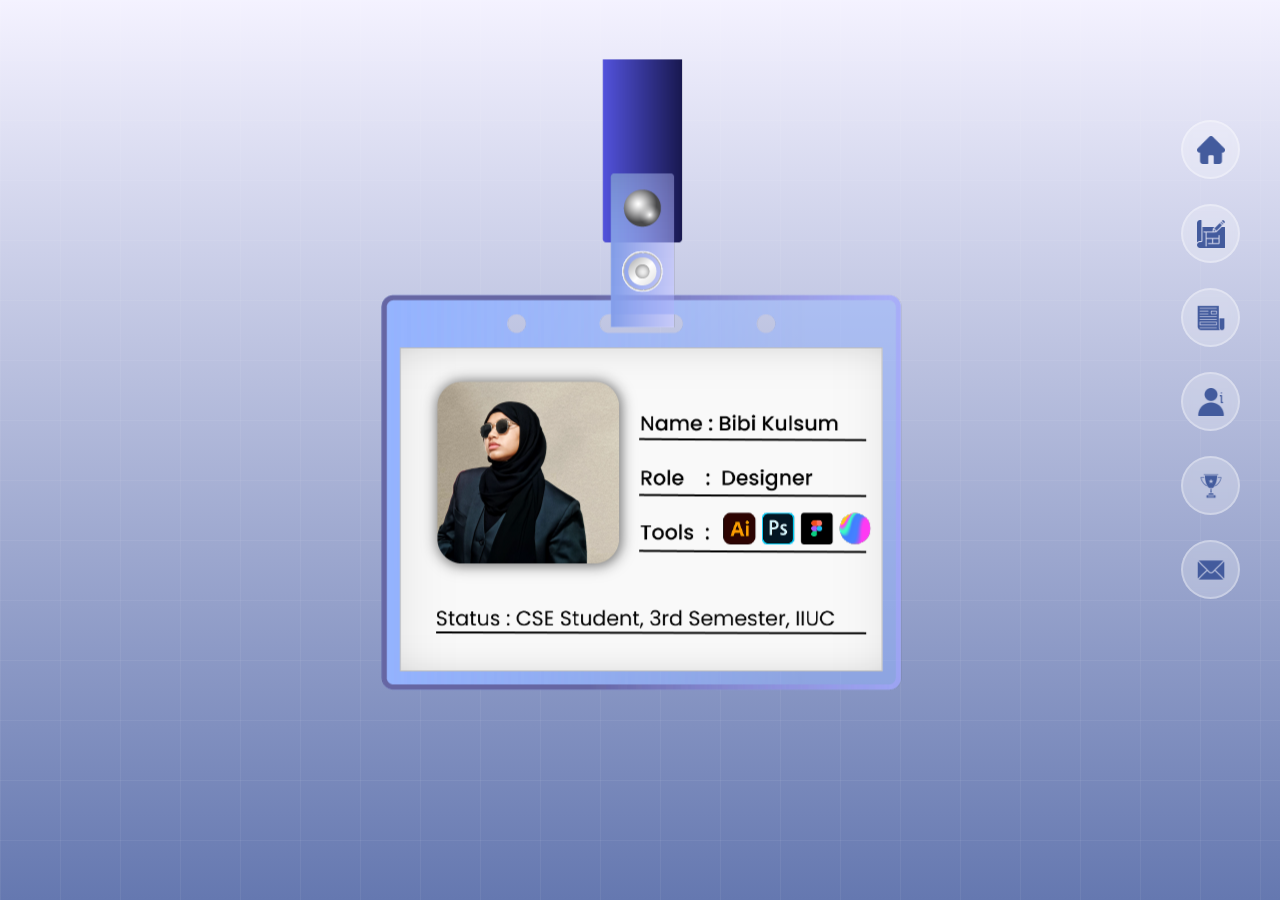
==== index.html @ 9c1d7025 "second commit" ====
<!DOCTYPE html>
<html lang="en">
<head>
<meta charset="UTF-8">
<meta name="viewport" content="width=device-width, initial-scale=1.0">
<title>Portfolio Landing Page</title>

<style>
    /* ------------------ COLOR PALETTE ------------------ */
    :root {
        --black: #000000;
        --blue-main: #21409C;
        --bg-light: #F4F2FF;
        --grad-1a: #F4F2FF;
        --grad1b: #5469A6;
        --grad2a: #344880;
        --grad2b: #6578B0;
    }

    /* ------------------ GLOBAL STYLE ------------------ */
    body {
        margin: 0;
        padding: 0;
        background: linear-gradient(180deg, var(--grad-1a), var(--grad2b));
        height: 100vh;
        overflow: hidden;
        font-family: poppings;
    }

    /* ------------------ BACKGROUND GRID ------------------ */
    .grid-bg {
        position: absolute;
        inset: 0;
        background-size: 60px 60px;
        background-image: 
            linear-gradient(to right, rgba(255,255,255,0.15) 1px, transparent 1px),
            linear-gradient(to bottom, rgba(255,255,255,0.15) 1px, transparent 1px);
        opacity: 0.4;
    }

    /* ------------------ ID CARD SLIDE DOWN ------------------ */
    .id-card {
        width: 651px;
        height: 651px; /* adjust according to your image */
        display: block;
        margin: auto;
        position: relative;
        top: 50%;             /* start roughly in middle */
        transform: translateY(-150%) ; /* move it above viewport */
        transition: 1.3s ease-out;
    }

    .show-card {
        transform: translateY(-60%); /* slides down to center */
    }

    /* ------------------ SIDEBAR BUTTONS ------------------ */
    .sidebar {
        position: absolute;
        right: 40px;
        top: 120px;
        display: flex;
        flex-direction: column;
        gap: 25px;
    }

    .side-btn {
        width: 55px;
        height: 55px;
        background: rgba(255,255,255,0.25);
        backdrop-filter: blur(5px);
        border-radius: 50%;
        display: flex;
        justify-content: center;
        align-items: center;
        cursor: pointer;
        border: 2px solid rgba(255,255,255,0.3);
        transition: 0.3s;
    }

    .side-btn:hover {
        transform: scale(1.1);
        background: rgba(255,255,255,0.4);
    }

    .side-btn img {
        width: 28px;
        height: 28px;
    }

</style>
</head>
<body>

<div class="grid-bg"></div>

<!-- ------------------ ID CARD ------------------ -->
<img src="images/idcard-01.png" alt="ID Card" class="id-card" id="idCard">
<!-- put your ID card image here -->

<!-- ------------------ SIDEBAR BUTTONS ------------------ -->
<div class="sidebar">
    <div class="side-btn">
        <img src="images/home.png" alt="Home"> <!-- put your home button image here -->
    </div>
    <div class="side-btn">
        <img src="images/blueprint (1).png" alt="Projects"> <!-- put your projects button image here -->
    </div>
    <div class="side-btn">
        <img src="images/newspaper.png" alt="Paper"> <!-- put your paper button image here -->
    </div>
    <div class="side-btn">
        <img src="images/about.png" alt="About"> <!-- put your about button image here -->
    </div>
    <div class="side-btn">
        <img src="images/achivement.png" alt="Achievement"> <!-- put your achievement button image here -->
    </div>
    <div class="side-btn">
        <img src="images/email.png" alt="Contact"> <!-- put your contact button image here -->
    </div>
</div>

<script>
    // Animate ID card sliding down
    window.onload = () => {
        document.getElementById("idCard").classList.add("show-card");
    };
</script>

</body>
</html>
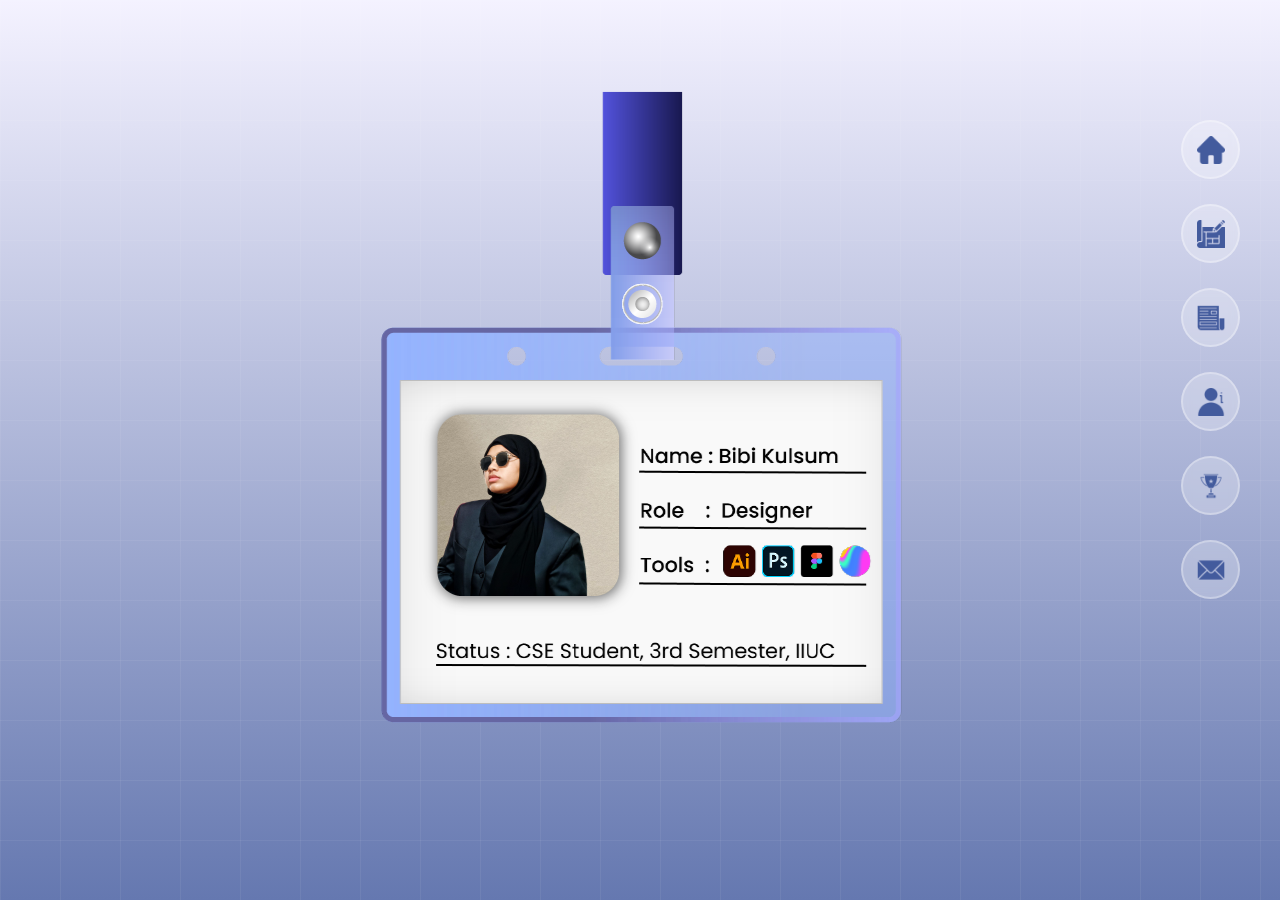
==== commit 7c0489f6: "3rd commit" ====
--- a/index.html
+++ b/index.html
@@ -51,7 +51,7 @@
     }
 
     .show-card {
-        transform: translateY(-60%); /* slides down to center */
+        transform: translateY(-55%); /* slides down to center */
     }
 
     /* ------------------ SIDEBAR BUTTONS ------------------ */
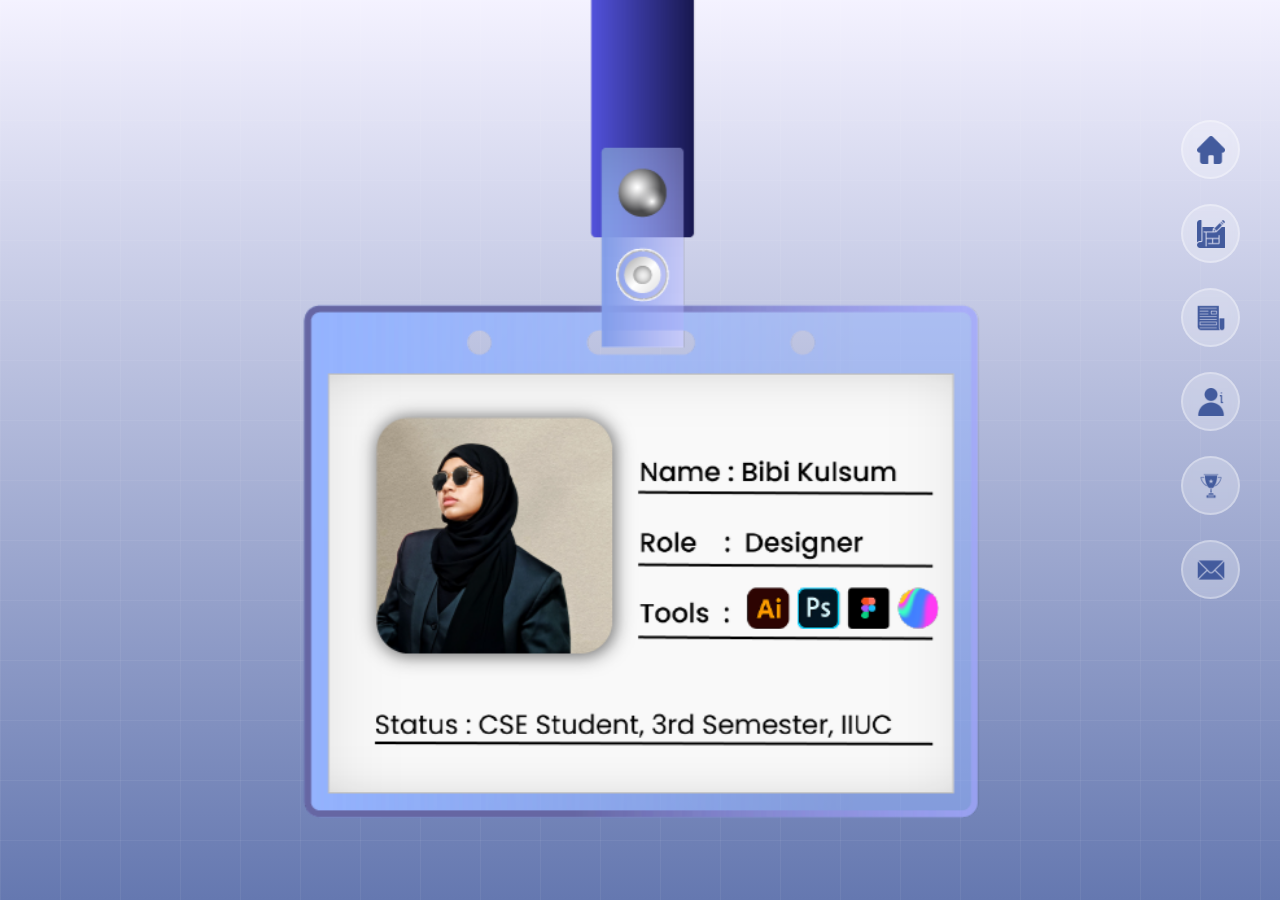
==== commit f0dfc03d: "4th commit" ====
--- a/index.html
+++ b/index.html
@@ -40,19 +40,20 @@
 
     /* ------------------ ID CARD SLIDE DOWN ------------------ */
     .id-card {
-        width: 651px;
-        height: 651px; /* adjust according to your image */
+        width: 90%;       /* scales on small screens */
+        max-width: 844px; /* keeps desktop size */
+        height: auto;     /* maintain aspect ratio */
         display: block;
         margin: auto;
         position: relative;
-        top: 50%;             /* start roughly in middle */
-        transform: translateY(-150%) ; /* move it above viewport */
+        top: -80%;        /* start above view */
         transition: 1.3s ease-out;
     }
 
     .show-card {
-        transform: translateY(-55%); /* slides down to center */
+        top: 0;           /* slides down */
     }
+
 
     /* ------------------ SIDEBAR BUTTONS ------------------ */
     .sidebar {
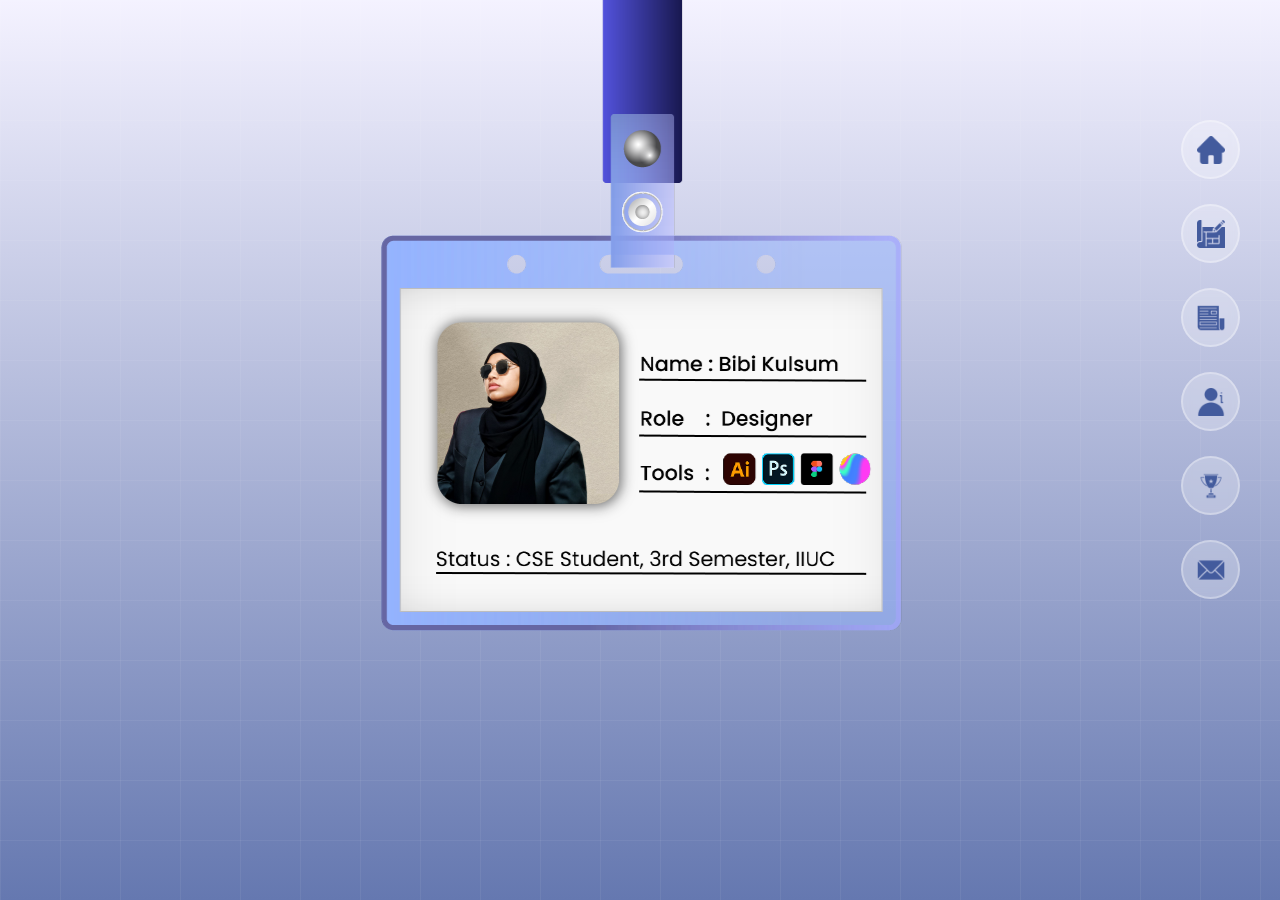
==== commit 2ac0106e: "5th commit" ====
--- a/index.html
+++ b/index.html
@@ -40,19 +40,27 @@
 
     /* ------------------ ID CARD SLIDE DOWN ------------------ */
     .id-card {
-        width: 90%;       /* scales on small screens */
-        max-width: 844px; /* keeps desktop size */
-        height: auto;     /* maintain aspect ratio */
+        width: 651px;
+        height: 651px; /* your desktop image height */
         display: block;
         margin: auto;
         position: relative;
-        top: -80%;        /* start above view */
+        top: -400px;       /* start above viewport */
         transition: 1.3s ease-out;
     }
 
     .show-card {
         top: 0;           /* slides down */
     }
+    /* ------------------ MOBILE FIX ------------------ */
+    @media (max-width: 768px) {
+        .id-card {
+            width: 90%;       /* smaller on phone */
+            height: auto;     /* keep proportion */
+            top: -30%;        /* start a bit above but not too high */
+        }
+    }
+
 
 
     /* ------------------ SIDEBAR BUTTONS ------------------ */
